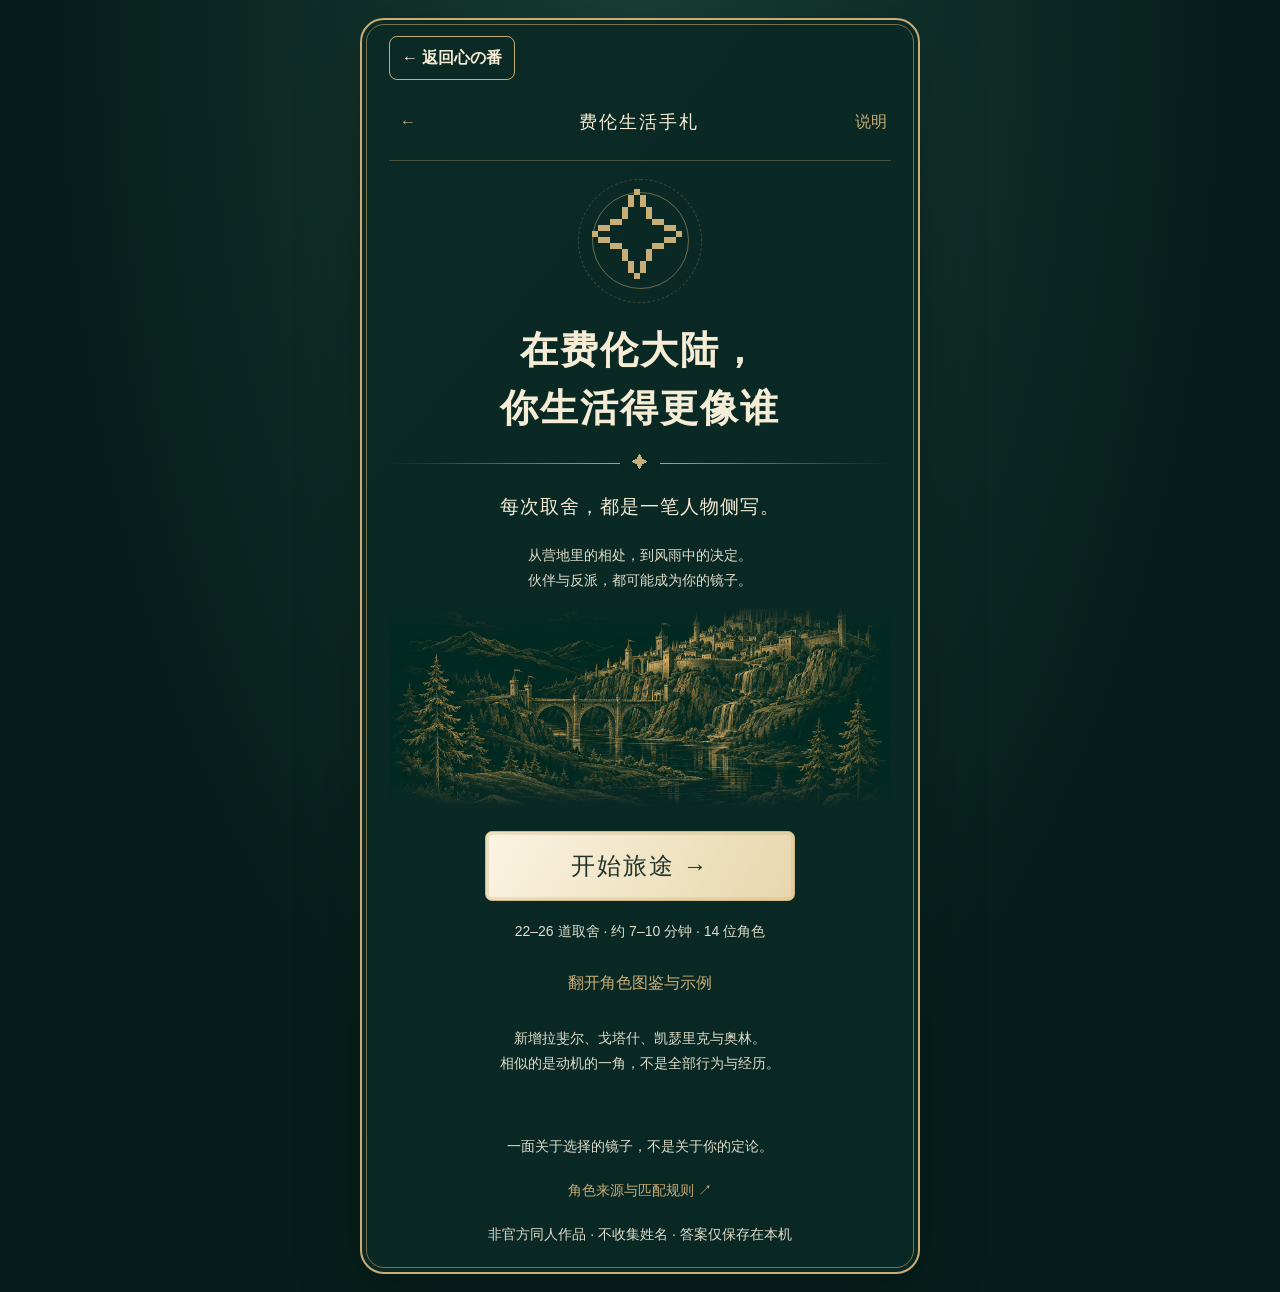
==== faerun/index.html @ 312b60dc "Publish five quizzes as static playtest site" ====
<!doctype html><html lang="zh-CN"><head><meta charset="utf-8"><meta name="viewport" content="width=device-width,initial-scale=1,viewport-fit=cover"><meta name="theme-color" content="#092824"><meta name="description" content="22–26道情境抉择，探索与14位伙伴及反派的共鸣。非官方同人娱乐测试。"><title>在费伦大陆，你生活得更像谁</title><link rel="stylesheet" href="style.css"><link rel="stylesheet" href="v2.css"><link rel="stylesheet" href="hub.css"><script defer src="characters.js"></script><script defer src="reports.js"></script><script defer src="flavor.js"></script><script defer src="engine.js"></script><script defer src="app-v2.js"></script></head><body><div class="frame"><nav class="hub-return" aria-label="总站导航"><a href="../">← 返回心の番</a></nav><header><button id="home" aria-label="返回首页">←</button><a href="#" id="brand">费伦生活手札</a><button id="about" aria-label="打开测试说明">说明</button></header><main id="app"></main><footer>一面关于选择的镜子，不是关于你的定论。<br><button id="sources">角色来源与匹配规则 ↗</button><small>非官方同人作品 · 不收集姓名 · 答案仅保存在本机</small></footer></div><dialog id="modal"><div id="dialog-body"></div><button class="primary" id="close">返回旅途</button></dialog></body></html>
---- faerun/style.css ----
:root{--bg:#092824;--paper:#f5ecd5;--ink:#242b25;--muted:#687064;--gold:#c8ad76;--edge:#cfb980;--serif:Georgia,'Songti SC','SimSun',serif}*{box-sizing:border-box}html{color-scheme:dark}body{margin:0;background:radial-gradient(ellipse at 50% 0,#193e36,transparent 65%),#061e1b;color:var(--paper);font:15px/1.85 'Microsoft YaHei','PingFang SC',sans-serif}button,a{-webkit-tap-highlight-color:transparent}button{font:inherit;cursor:pointer}button:disabled{opacity:.4;cursor:default}button:focus-visible,a:focus-visible,summary:focus-visible{outline:3px solid #eacb82;outline-offset:4px}a{color:inherit}button{border:0}h1,h2,h3,p{margin:0}h1,h2,h3{font-family:var(--serif)}h1{font-size:37px;line-height:1.55;font-weight:600}h2{font-size:23px;line-height:1.6}h3{font-size:18px}p{margin:14px 0}.frame{max-width:560px;margin:18px auto;min-height:calc(100dvh - 36px);border:2px solid var(--gold);outline:1px solid #7f714b;outline-offset:-7px;border-radius:24px;padding:0 27px;position:relative;background:linear-gradient(130deg,#ffffff02,transparent),var(--bg);box-shadow:0 20px 70px #0003}header{display:flex;align-items:center;justify-content:space-between;padding:19px 0 15px;border-bottom:1px solid #c8ad7650;gap:8px}header button{background:transparent;color:var(--gold);padding:8px 4px;min-width:38px}header a{text-decoration:none;font:18px var(--serif);letter-spacing:2px}.intro{text-align:center;padding:20px 0}.compass{height:120px;display:grid;place-items:center;position:relative;color:var(--gold);margin:0 auto 20px;width:150px}.compass:before,.compass:after{content:'';position:absolute;width:95px;height:95px;border:1px solid #c8ad7680;border-radius:50%}.compass:after{width:122px;height:122px;border-style:dashed;opacity:.5}.compass span{font-size:96px;font-family:var(--serif);line-height:1;font-weight:400}.intro h1{font-size:38px;letter-spacing:2px}.divider{height:1px;background:linear-gradient(90deg,transparent,var(--gold),transparent);margin:25px 0;position:relative}.divider:after{content:'✦';background:var(--bg);padding:0 12px;color:var(--gold);position:absolute;left:50%;transform:translate(-50%,-50%);line-height:1}.intro .lead{font-family:var(--serif);font-size:19px;letter-spacing:1px}.art{width:100%;height:200px;object-fit:cover;display:block;margin:12px 0 24px;mask-image:linear-gradient(transparent,#000 17%,#000 83%,transparent)}.primary,.secondary{display:block;width:100%;min-height:52px;padding:12px 18px;letter-spacing:2px;border:1px solid var(--edge);border-radius:7px}.primary{color:#22352c;background:linear-gradient(120deg,#fbf4e2,#e8d6ac);box-shadow:inset 0 0 0 3px #cbb67f50;font-family:var(--serif);font-size:20px}.secondary{background:transparent;color:var(--paper);font-size:15px}.intro .primary{max-width:310px;margin:0 auto;font-size:24px}.text{background:none;color:var(--gold);padding:10px;font-size:13px}.micro{font-size:12px;line-height:1.8;letter-spacing:0;color:#c6cbb9}.center{text-align:center}.intro .micro{margin-top:18px}.roster{border-top:1px solid #c8ad7633;margin:25px 0 0;padding-top:15px;font-size:12px;color:#d1c7ac}.roster summary{cursor:pointer}.roster p{line-height:2.2}footer{text-align:center;padding:24px 0;font-size:11px;color:#bbc0ad}footer button{display:block;background:transparent;color:var(--gold);font-size:12px;margin:9px auto}footer small{font-size:10px;display:block}.progress{display:flex;align-items:center;gap:18px;margin:25px 0;color:var(--gold)}.count{font:26px var(--serif);white-space:nowrap}.count small{font-size:17px;color:var(--paper)}.track{height:7px;background:#b5a77b35;border-radius:10px;flex:1;overflow:hidden}.fill{height:100%;background:linear-gradient(90deg,#9d874f,#dbc58b);border-radius:10px;transition:width .25s}.paper{background:radial-gradient(ellipse at 10% 0,#fff8e8,transparent),var(--paper);color:var(--ink);border:1px solid var(--gold);outline:1px solid #c8ad7670;outline-offset:-6px;padding:26px 23px;border-radius:9px;box-shadow:0 8px 25px #0002;color-scheme:light}.chapter{color:#7f6d44;letter-spacing:2px;font-size:12px;margin-bottom:15px}.paper h1{font-family:var(--serif);font-size:24px;line-height:1.75;letter-spacing:.5px}.paper .micro{color:#727562}.choices{display:grid;gap:12px;margin:24px 0 16px}.choice{display:flex;gap:13px;align-items:center;text-align:left;background:#ffffff25;border:1px solid #c6b48d;color:var(--ink);padding:15px 14px;border-radius:4px;line-height:1.7;font-size:14px;min-height:68px}.choice[aria-pressed=true]{border:2px solid #466950;background:#dbe1cc;padding:14px 13px}.radio{width:19px;height:19px;border:1px solid #657457;border-radius:50%;display:grid;place-items:center;flex-shrink:0}.choice[aria-pressed=true] .radio:after{content:'';width:9px;height:9px;border-radius:50%;background:#466950}.unknown{background:transparent;color:#6f725e;border-bottom:1px dashed #a9a88a;padding:8px 0;font-size:12px}.unknown[aria-pressed=true]{color:#234b36;font-weight:bold;border-bottom:2px solid #234b36}.nav{display:flex;gap:15px;margin:22px 0}.nav>*{flex:1}.savehint{color:#b6bea9;font-size:11px;text-align:center}.result{margin-top:24px}.result-top{display:flex;align-items:center;gap:14px;justify-content:space-between;flex-wrap:wrap}.emblem{color:#a08643;font:64px/1 var(--serif)}.identity{flex:1}.identity h1{font-size:36px;line-height:1.4}.english{font:15px var(--serif);margin-top:5px}.scorebox{border-left:1px solid #cbb98c;padding-left:15px}.score{font:40px/1.3 var(--serif)}.score small{font-size:22px}.paper .label{font-size:10px;color:#6d705c}.result .tagline{font-family:var(--serif);color:#7c693e;text-align:center;font-size:16px;margin:18px 0}.section{border-top:1px solid #b8a77a80;padding-top:22px;margin-top:22px}.section h2{font-size:21px;display:flex;align-items:center;gap:9px}.section h2 span{font:italic 14px Georgia;color:#9a844b}.section p{font-size:14px;line-height:1.95}.axes{margin-top:20px}.axis{margin:18px 0}.axis-head{font-size:12px;display:flex;justify-content:space-between;margin-bottom:6px}.spectrum{height:7px;background:#d8cfb4;border-radius:10px;position:relative}.marker{position:absolute;top:-3px;height:13px;width:5px;border-radius:3px;background:#526c4c;transform:translateX(-50%)}.poles{display:flex;justify-content:space-between;font-size:10px;color:#777562;margin-top:7px}.other{padding:14px 0;border-bottom:1px solid #b8a77a60}.other summary{list-style:none;display:flex;justify-content:space-between;gap:10px;align-items:center;cursor:pointer}.other summary strong{font:19px var(--serif)}.other summary span{color:#7c693e;font-size:13px}.other summary:after{content:'＋';color:#827143}.other p{font-size:13px}.caution{background:#bba6681c;border-left:2px solid #b49a57;padding:12px 14px;margin-top:18px;font-size:12px;line-height:1.9}.quote{font:21px/1.85 var(--serif);text-align:center;padding:14px 0}.actions{display:grid;gap:12px;margin-top:24px}.actions .text{padding:5px}.paper a{color:#476248}.credit{font-size:11px;line-height:1.8;margin-top:18px}.all-results{margin-top:15px}.all-results summary{font-size:12px;cursor:pointer}.mini-result{display:flex;justify-content:space-between;font-size:12px;padding:7px 0;border-bottom:1px solid #b8a77a40}dialog{max-width:550px;width:calc(100% - 28px);max-height:85dvh;overflow:auto;border:1px solid var(--gold);border-radius:12px;padding:26px;background:var(--paper);color:var(--ink);color-scheme:light}dialog::backdrop{background:#041410b8;backdrop-filter:blur(4px)}dialog h2{font-size:25px}dialog h3{margin-top:24px}dialog p,dialog li{font-size:13px}dialog a{color:#426b50}dialog .primary{margin-top:24px}dialog details{font-size:12px;margin-top:16px}table{font-size:11px;border-collapse:collapse;width:100%;margin-top:12px}th,td{padding:6px 3px;text-align:left;border-bottom:1px solid #b8a77a70}.toast{color:#d8c99f;font-size:12px;text-align:center;min-height:24px;margin-top:10px}#app{animation:appear .25s ease}@keyframes appear{from{opacity:.4;transform:translateY(4px)}to{opacity:1;transform:none}}@media(max-width:380px){.frame{padding:0 18px;border-radius:16px;margin:8px}.intro h1{font-size:30px}.paper{padding:24px 18px}.paper h1{font-size:22px}.choice{font-size:13px;padding:13px 11px}.choice[aria-pressed=true]{padding:12px 10px}.identity h1{font-size:30px}.emblem{font-size:44px}.score{font-size:32px}.scorebox{padding-left:10px}.english{font-size:12px}.result-top{gap:10px}}@media(min-width:381px) and (max-width:600px){.frame{margin:10px;min-height:calc(100dvh - 20px);padding:0 22px}.intro h1{font-size:34px}}@media(prefers-reduced-motion:reduce){*{animation:none!important;transition:none!important}}@media print{header,footer,.actions,.toast{display:none}body{background:white}.frame{border:none;max-width:none;margin:0;padding:0}.paper{box-shadow:none}.section{break-inside:avoid}}

h1[tabindex='-1']:focus{outline:none}

.result-top{display:grid;grid-template-columns:44px minmax(0,1fr);gap:12px}.emblem{font-size:43px}.identity h1{font-size:32px;white-space:nowrap}.scorebox{grid-column:1/-1;border-left:0;border-top:1px solid #cbb98c;padding:12px 0 0;margin-top:4px;display:flex;align-items:baseline;justify-content:center;gap:16px}.scorebox .label{font-size:12px}.score{font-size:36px}@media(max-width:360px){.identity h1{font-size:28px}}
---- faerun/v2.css ----
/* The second edition retains the verified green / parchment design tokens. */
.bestworst{display:grid;gap:13px;margin-top:22px}.bw-option{border:1px solid #c5b589;background:#fff7e650;border-radius:5px;padding:14px 13px}.bw-option p{font-size:14px;margin:0 0 12px;line-height:1.8}.option-letter{font:italic 18px Georgia;color:#8a794e;padding-right:10px}.bw-controls{display:flex;gap:10px}.bw-controls button{flex:1;border:1px solid #bdb18c;border-radius:4px;padding:8px 5px;background:#faf6e6;color:#5d624d;font-size:12px;min-height:42px}.bw-controls [aria-pressed=true][data-best]{background:#285540;color:#fff9e9;border-color:#285540}.bw-controls [aria-pressed=true][data-worst]{background:#735d42;color:#fff9e9;border-color:#735d42}.is-best{border-color:#3e7252}.is-worst{border-color:#9f8055}.choice-status{min-height:22px;margin-top:12px}.question-paper h1{font-size:24px}.table-scroll{overflow-x:auto}.table-scroll table{min-width:400px}.table-scroll th,.table-scroll td{white-space:nowrap}.gallery-title{text-align:center;font-size:30px;margin-top:28px}.gallery{display:grid;grid-template-columns:1fr 1fr;gap:15px;margin-top:24px}.character-tile{display:block;text-align:left;padding:0;background:#173b30;border:1px solid #ab965c80;border-radius:8px;overflow:hidden;color:var(--paper)}.character-tile img{width:100%;aspect-ratio:4/5;object-fit:cover;object-position:center 15%;display:block;background:radial-gradient(#375243,#102a24)}.character-tile span{display:block;padding:10px 12px;font:18px var(--serif)}.character-tile small{display:block;margin-top:5px;font:10px sans-serif;color:#baae89}.v2-result{margin-top:24px}.demo-label{color:#e2d9bf;margin-bottom:20px}.character-hero{height:400px;position:relative;border:1px solid var(--gold);border-radius:10px 10px 0 0;overflow:hidden;background:radial-gradient(ellipse at 50% 15%,#395c49,#092824 85%)}.character-hero>img{display:block;width:100%;height:100%;object-fit:cover;object-position:50% 12%}.hero-shade{position:absolute;inset:0;background:linear-gradient(transparent 48%,#092824dd 100%)}.hero-name{position:absolute;bottom:23px;left:24px;right:24px;text-align:left;color:#f8ebcc;text-shadow:0 2px 12px #000}.hero-name>div{font-size:10px;color:#e2cf9c;letter-spacing:1px}.hero-name h1{font-size:36px;line-height:1.5;letter-spacing:2px}.hero-name p{font:italic 21px Georgia;margin:4px 0}.result-summary{border-radius:0 0 9px 9px;text-align:center;padding:24px 23px}.large-score{font:84px/1.1 Georgia;color:#244d39}.large-score small{font-size:40px}.score-caption{font:25px/1.6 var(--serif)}.score-help{font:17px sans-serif;color:#847044;background:none;padding:7px}.result-summary .label{color:#7b7862;font-size:10px}.motif-tags{display:flex;flex-wrap:wrap;justify-content:center;gap:8px;margin:20px 0}.motif-tags span{font-size:11px;padding:4px 8px;border:1px solid #bba777;background:#ede2c6;border-radius:3px}.hero-quote{font:italic 21px/1.8 var(--serif);padding:15px 0;color:#49543d}.separation{border-top:1px solid #bba77780;padding-top:16px;display:flex;justify-content:space-between;gap:12px;font-size:11px;color:#596448}.separation strong{font-weight:500}.result-summary .micro{font-size:11px;margin:12px 0 0;line-height:1.9}.villain-note{font-size:11px;color:#765b43;border-top:1px solid #bba77770;padding-top:13px;margin-top:15px;text-align:left}.report-card{margin-top:19px;padding:24px 23px}.report-card h2{display:flex;align-items:baseline;gap:13px;font-size:22px;margin-bottom:18px;padding-bottom:12px;border-bottom:1px solid #c5b58970}.report-card h2>span{font:italic 22px Georgia;color:#8f7945}.report-card p{font-size:14px;line-height:2;margin:14px 0}.report-card .micro{font-size:11px;line-height:1.9;color:#767761}.salience-bars{margin-top:20px}.salience-row{display:grid;grid-template-columns:73px minmax(0,1fr) 24px;gap:10px;align-items:center;font-size:12px;margin:14px 0}.salience-row .track{background:#dcd1b6;height:7px}.salience-row .fill{background:linear-gradient(90deg,#6c8769,#345b42)}.salience-row b{font:15px Georgia;text-align:right;color:#426044}.insight{padding:15px 16px;margin:13px 0;border:1px solid #c8b78e80;border-radius:5px;background:#fffaf12e}.insight h3{font-size:15px;line-height:1.8;color:#5d613f}.insight p{font-size:13px;margin:10px 0 0;line-height:2}.report-card details{font-size:12px;color:#687052}.report-card summary{cursor:pointer}.axis-notes p,.answer-evidence p{font-size:12px}.declarations blockquote{margin:12px 0;padding:16px 14px;border:1px solid #c8b78e80;font:17px/1.9 var(--serif);border-radius:4px}.declarations blockquote span{display:block;font:italic 12px Georgia;color:#9c8552;margin-bottom:8px}.other-character{border-bottom:1px solid #bba77770;padding:15px 0}.other-character:last-of-type{border-bottom:0}.other-character summary{display:flex;align-items:center;gap:12px;list-style:none}.other-character summary img{width:60px;height:76px;object-fit:cover;object-position:center top;border-radius:4px;background:#193c30}.other-character summary>span{min-width:0;flex:1}.other-character strong{font:18px var(--serif);color:#2d4b35}.other-character small{font-size:10px;display:block;margin-top:5px;line-height:1.8}.other-character b{font:21px Georgia;color:#7e6c3c}.other-character p{font-size:12px}.v2-result>.credit{color:#bdb391}.v2-result>.credit a{color:#d5c295}.v2-result .actions .primary{font-size:19px}.v2-result .all-results{margin-top:20px}.v2-result .all-results summary{font-size:11px}.v2-result .mini-result{font-size:11px}@media(max-width:360px){.question-paper h1{font-size:22px}.bw-option p{font-size:13px}.report-card{padding:23px 18px}.report-card h2{font-size:20px}.report-card p{font-size:13px}.insight{padding:13px}.character-hero{height:350px}.hero-name{left:18px;right:18px}.hero-name h1{font-size:30px}.large-score{font-size:72px}.motif-tags{gap:5px}.motif-tags span{padding:3px 6px;font-size:10px}.salience-row{grid-template-columns:68px minmax(0,1fr) 24px;gap:7px}.separation{font-size:10px;gap:5px}.other-character summary img{width:48px;height:64px}}@media print{.character-hero{height:360px}.report-card{break-inside:avoid}.demo-label{display:none}}
---- faerun/hub.css ----
/* 心の番接入层：保留原测试主题与逻辑，改善手机阅读和返回导航。 */
body{font-size:16px}
.hub-return{padding:16px 0 0}
.hub-return a{display:inline-flex;align-items:center;min-height:44px;padding:8px 12px;border:1px solid #c8ad76;border-radius:8px;color:#f5ecd5;text-decoration:none;font:600 16px/1.5 'Microsoft YaHei','PingFang SC',sans-serif}
.micro,.intro .micro,.roster,footer,footer button,footer small,.chapter,.unknown,.savehint,.paper .label,.credit,.toast,.caution,.result-summary .micro,.result-summary .label,.motif-tags span,.separation,.villain-note,.report-card .micro,.salience-row,.report-card details,.axis-notes p,.answer-evidence p,.other-character small,.other-character p,.v2-result .all-results summary,.v2-result .mini-result,dialog details,table,.character-tile small,.hero-name>div,.declarations blockquote span{font-size:14px}
.bw-option p,.choice,.bw-controls button,.report-card p,.insight p,.insight h3,dialog p,dialog li,.secondary,.text{font-size:16px}
.bw-controls button,.unknown,.text,footer button{min-height:44px}
.paper .micro,.report-card .micro,.result-summary .micro,.report-card details,.other-character small{color:#4f5748}
.result-summary .label,.villain-note,.separation,.report-card .insight h3{color:#4e5038}
.micro,.savehint,footer,.credit,.v2-result>.credit{color:#e0ddca}
.paper .micro,.paper .credit,.paper .label{color:#4f5748}
.salience-row{grid-template-columns:90px minmax(0,1fr) 30px}
.salience-row b{font-size:17px}
.v2-result>.credit a{color:#f5dfad}
@media(max-width:360px){.frame{padding:0 14px}.paper,.report-card{padding:24px 16px}.salience-row{grid-template-columns:84px minmax(0,1fr) 28px;gap:7px}}
@media print{.hub-return{display:none}}
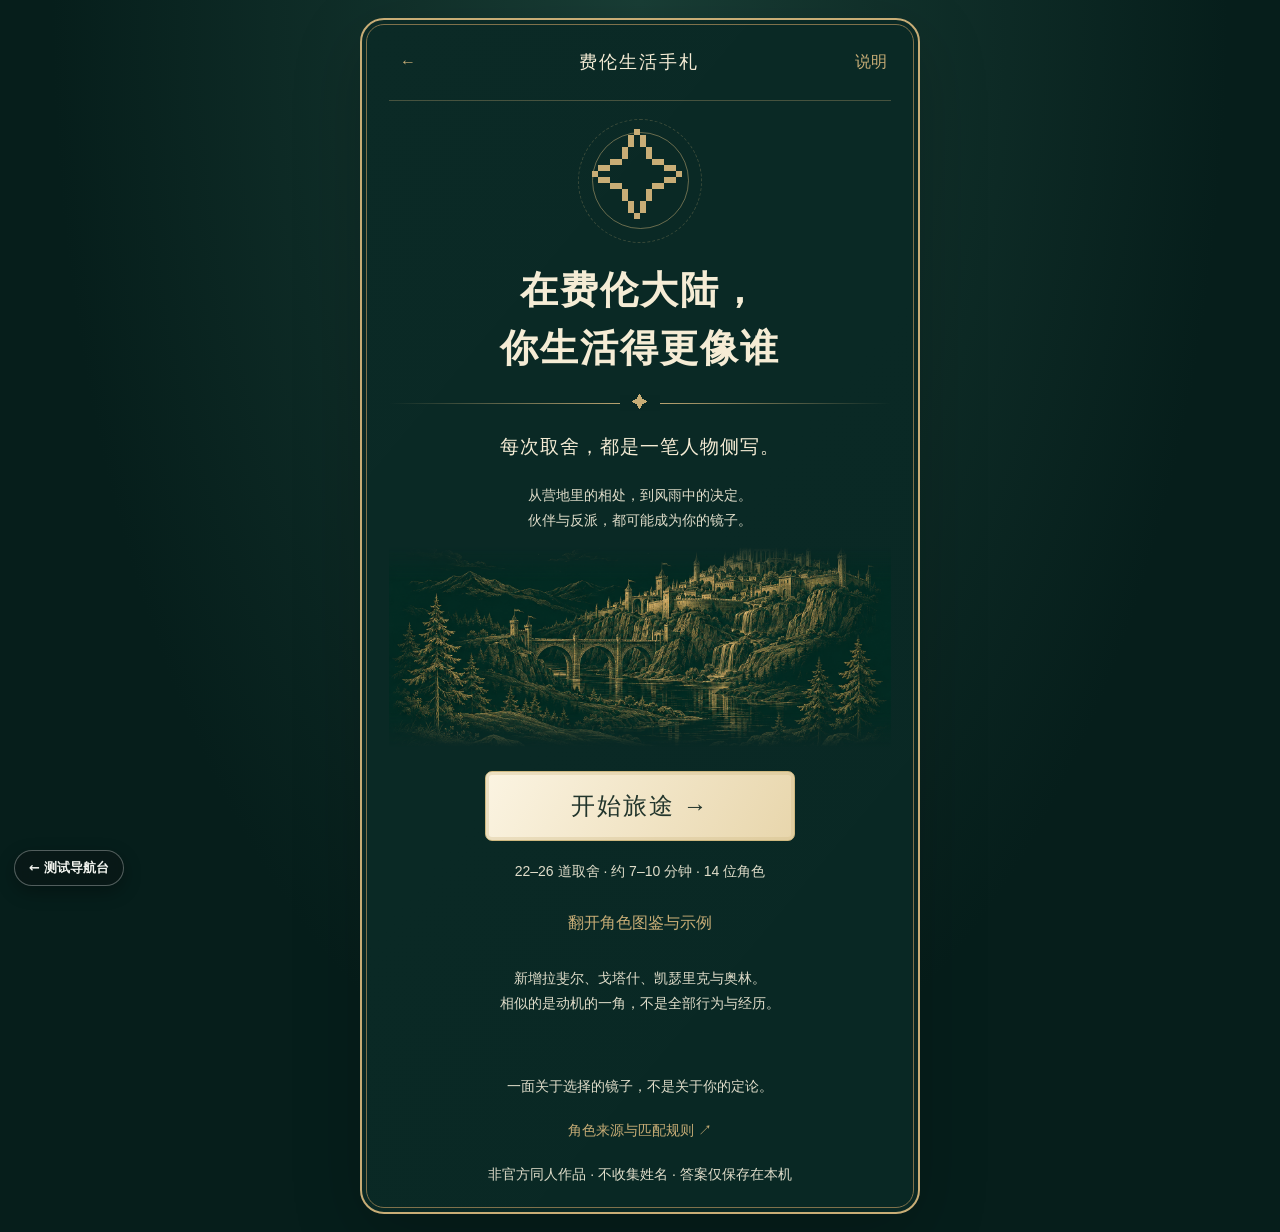
==== commit 83727f91: "Sync upstream update: per-card storage + new magic matching" ====
--- a/faerun/index.html
+++ b/faerun/index.html
@@ -1,4 +1,4 @@
-<!doctype html><html lang="zh-CN"><head><meta charset="utf-8"><meta name="viewport" content="width=device-width,initial-scale=1,viewport-fit=cover"><meta name="theme-color" content="#092824"><meta name="description" content="22–26道情境抉择，探索与14位伙伴及反派的共鸣。非官方同人娱乐测试。"><title>在费伦大陆，你生活得更像谁</title><link rel="stylesheet" href="style.css"><link rel="stylesheet" href="v2.css"><link rel="stylesheet" href="hub.css"><script defer src="characters.js"></script><script defer src="reports.js"></script><script defer src="flavor.js"></script><script defer src="engine.js"></script><script defer src="app-v2.js"></script></head><body><div class="frame"><nav class="hub-return" aria-label="总站导航"><a href="../">← 返回心の番</a></nav><header><button id="home" aria-label="返回首页">←</button><a href="#" id="brand">费伦生活手札</a><button id="about" aria-label="打开测试说明">说明</button></header><main id="app"></main><footer>一面关于选择的镜子，不是关于你的定论。<br><button id="sources">角色来源与匹配规则 ↗</button><small>非官方同人作品 · 不收集姓名 · 答案仅保存在本机</small></footer></div><dialog id="modal"><div id="dialog-body"></div><button class="primary" id="close">返回旅途</button></dialog></body></html>
+<!doctype html><html lang="zh-CN"><head><meta charset="utf-8"><meta name="viewport" content="width=device-width,initial-scale=1,viewport-fit=cover"><meta name="theme-color" content="#092824"><meta name="description" content="22–26道情境抉择，探索与14位伙伴及反派的共鸣。非官方同人娱乐测试。"><title>在费伦大陆，你生活得更像谁</title><link rel="stylesheet" href="style.css"><link rel="stylesheet" href="v2.css"><link rel="stylesheet" href="hub.css"><script defer src="characters.js"></script><script defer src="reports.js"></script><script defer src="flavor.js"></script><script defer src="engine.js"></script><script defer src="app-v2.js"></script></head><body><div class="frame"><header><button id="home" aria-label="返回本测试首页">←</button><a href="#" id="brand">费伦生活手札</a><button id="about" aria-label="打开测试说明">说明</button></header><main id="app"></main><footer>一面关于选择的镜子，不是关于你的定论。<br><button id="sources">角色来源与匹配规则 ↗</button><small>非官方同人作品 · 不收集姓名 · 答案仅保存在本机</small></footer></div><dialog id="modal"><div id="dialog-body"></div><button class="primary" id="close">返回旅途</button></dialog><a class="playtest-return" href="../" aria-label="返回测试导航台" style="position:fixed;left:14px;bottom:14px;z-index:2147483000;display:inline-flex;align-items:center;gap:6px;padding:9px 14px;border-radius:999px;border:1px solid rgba(255,255,255,.3);background:rgba(10,24,22,.78);color:#f2f4ef;font:600 13px/1.2 system-ui,-apple-system,'PingFang SC','Microsoft YaHei',sans-serif;text-decoration:none;backdrop-filter:blur(8px);-webkit-backdrop-filter:blur(8px);box-shadow:0 6px 18px rgba(0,0,0,.3)">&#8592; 测试导航台</a></body></html>
 
 
 
--- a/faerun/hub.css
+++ b/faerun/hub.css
@@ -1,7 +1,5 @@
-/* 心の番接入层：保留原测试主题与逻辑，改善手机阅读和返回导航。 */
+/* 心の番接入层：保留原测试主题与逻辑，改善手机阅读。 */
 body{font-size:16px}
-.hub-return{padding:16px 0 0}
-.hub-return a{display:inline-flex;align-items:center;min-height:44px;padding:8px 12px;border:1px solid #c8ad76;border-radius:8px;color:#f5ecd5;text-decoration:none;font:600 16px/1.5 'Microsoft YaHei','PingFang SC',sans-serif}
 .micro,.intro .micro,.roster,footer,footer button,footer small,.chapter,.unknown,.savehint,.paper .label,.credit,.toast,.caution,.result-summary .micro,.result-summary .label,.motif-tags span,.separation,.villain-note,.report-card .micro,.salience-row,.report-card details,.axis-notes p,.answer-evidence p,.other-character small,.other-character p,.v2-result .all-results summary,.v2-result .mini-result,dialog details,table,.character-tile small,.hero-name>div,.declarations blockquote span{font-size:14px}
 .bw-option p,.choice,.bw-controls button,.report-card p,.insight p,.insight h3,dialog p,dialog li,.secondary,.text{font-size:16px}
 .bw-controls button,.unknown,.text,footer button{min-height:44px}
@@ -13,5 +11,4 @@
 .salience-row b{font-size:17px}
 .v2-result>.credit a{color:#f5dfad}
 @media(max-width:360px){.frame{padding:0 14px}.paper,.report-card{padding:24px 16px}.salience-row{grid-template-columns:84px minmax(0,1fr) 28px;gap:7px}}
-@media print{.hub-return{display:none}}
 
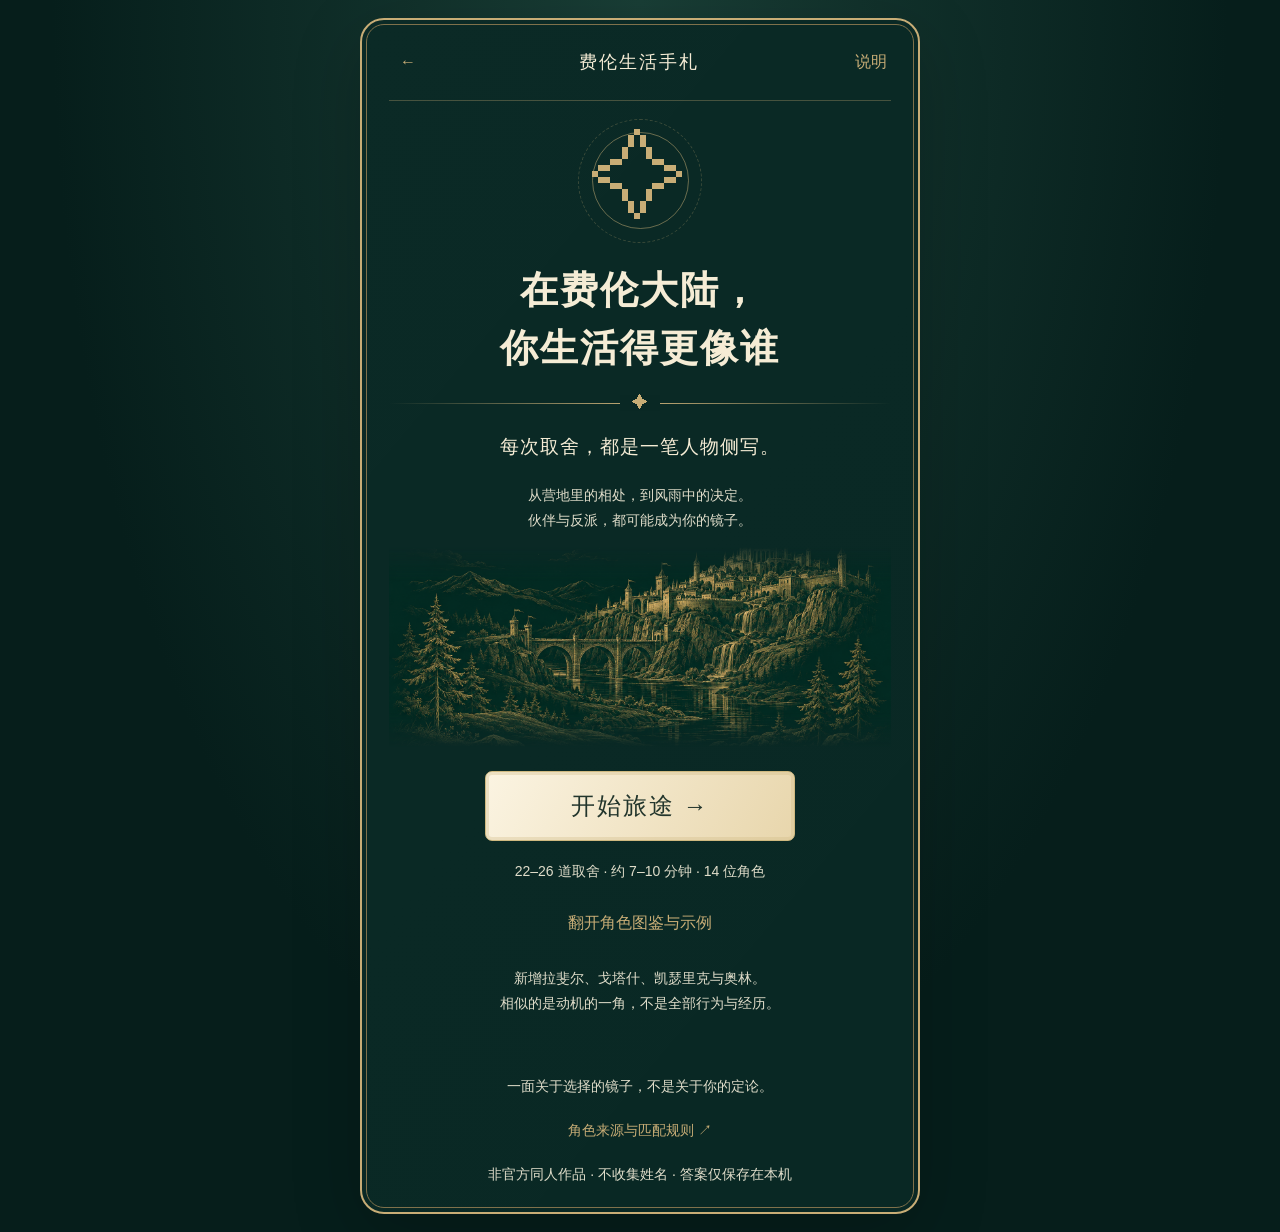
==== commit 3ec66fcd: "Sync upstream update: per-card storage + new magic matching" ====
--- a/faerun/index.html
+++ b/faerun/index.html
@@ -1,4 +1,4 @@
-<!doctype html><html lang="zh-CN"><head><meta charset="utf-8"><meta name="viewport" content="width=device-width,initial-scale=1,viewport-fit=cover"><meta name="theme-color" content="#092824"><meta name="description" content="22–26道情境抉择，探索与14位伙伴及反派的共鸣。非官方同人娱乐测试。"><title>在费伦大陆，你生活得更像谁</title><link rel="stylesheet" href="style.css"><link rel="stylesheet" href="v2.css"><link rel="stylesheet" href="hub.css"><script defer src="characters.js"></script><script defer src="reports.js"></script><script defer src="flavor.js"></script><script defer src="engine.js"></script><script defer src="app-v2.js"></script></head><body><div class="frame"><header><button id="home" aria-label="返回本测试首页">←</button><a href="#" id="brand">费伦生活手札</a><button id="about" aria-label="打开测试说明">说明</button></header><main id="app"></main><footer>一面关于选择的镜子，不是关于你的定论。<br><button id="sources">角色来源与匹配规则 ↗</button><small>非官方同人作品 · 不收集姓名 · 答案仅保存在本机</small></footer></div><dialog id="modal"><div id="dialog-body"></div><button class="primary" id="close">返回旅途</button></dialog><a class="playtest-return" href="../" aria-label="返回测试导航台" style="position:fixed;left:14px;bottom:14px;z-index:2147483000;display:inline-flex;align-items:center;gap:6px;padding:9px 14px;border-radius:999px;border:1px solid rgba(255,255,255,.3);background:rgba(10,24,22,.78);color:#f2f4ef;font:600 13px/1.2 system-ui,-apple-system,'PingFang SC','Microsoft YaHei',sans-serif;text-decoration:none;backdrop-filter:blur(8px);-webkit-backdrop-filter:blur(8px);box-shadow:0 6px 18px rgba(0,0,0,.3)">&#8592; 测试导航台</a></body></html>
+<!doctype html><html lang="zh-CN"><head><meta charset="utf-8"><meta name="viewport" content="width=device-width,initial-scale=1,viewport-fit=cover"><meta name="theme-color" content="#092824"><meta name="description" content="22–26道情境抉择，探索与14位伙伴及反派的共鸣。非官方同人娱乐测试。"><title>在费伦大陆，你生活得更像谁</title><link rel="stylesheet" href="style.css"><link rel="stylesheet" href="v2.css"><link rel="stylesheet" href="hub.css"><script defer src="characters.js"></script><script defer src="reports.js"></script><script defer src="flavor.js"></script><script defer src="engine.js"></script><script defer src="app-v2.js"></script></head><body><div class="frame"><header><button id="home" aria-label="返回本测试首页">←</button><a href="#" id="brand">费伦生活手札</a><button id="about" aria-label="打开测试说明">说明</button></header><main id="app"></main><footer>一面关于选择的镜子，不是关于你的定论。<br><button id="sources">角色来源与匹配规则 ↗</button><small>非官方同人作品 · 不收集姓名 · 答案仅保存在本机</small></footer></div><dialog id="modal"><div id="dialog-body"></div><button class="primary" id="close">返回旅途</button></dialog></body></html>
 
 
 
